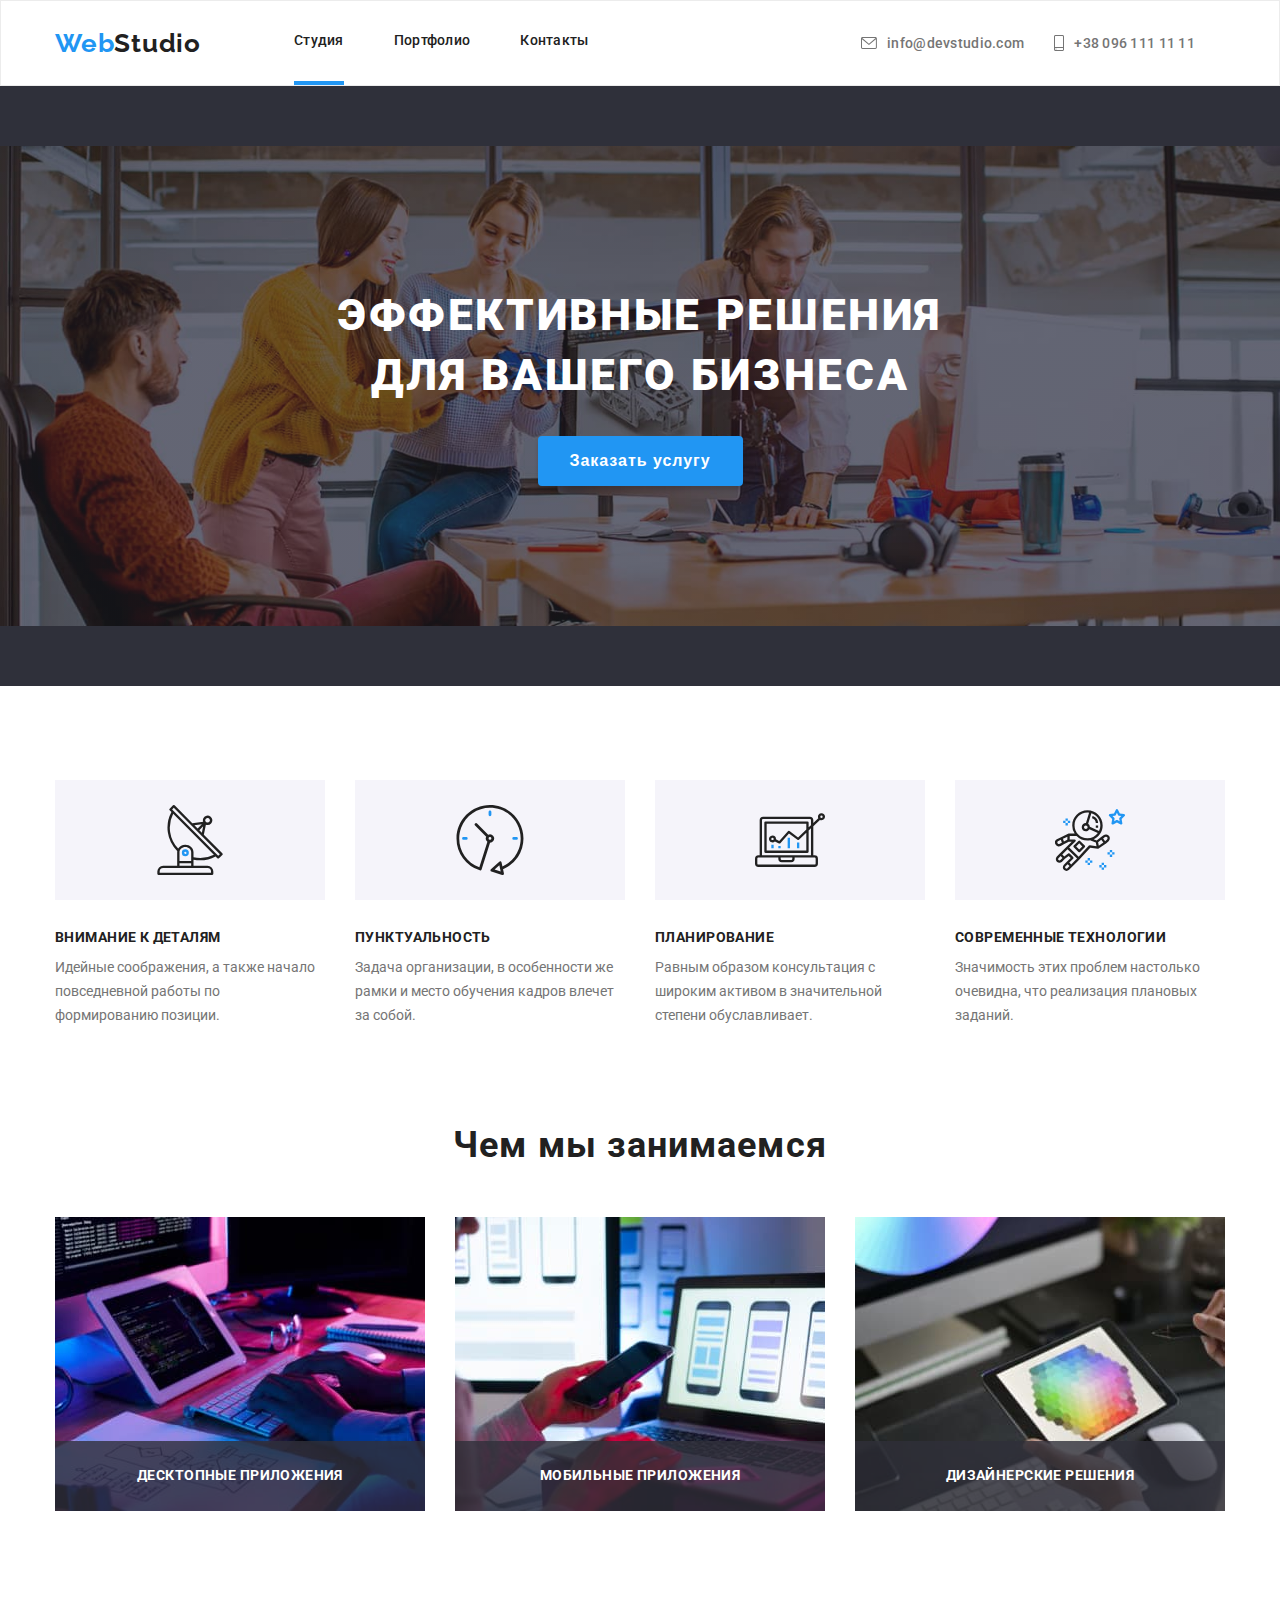
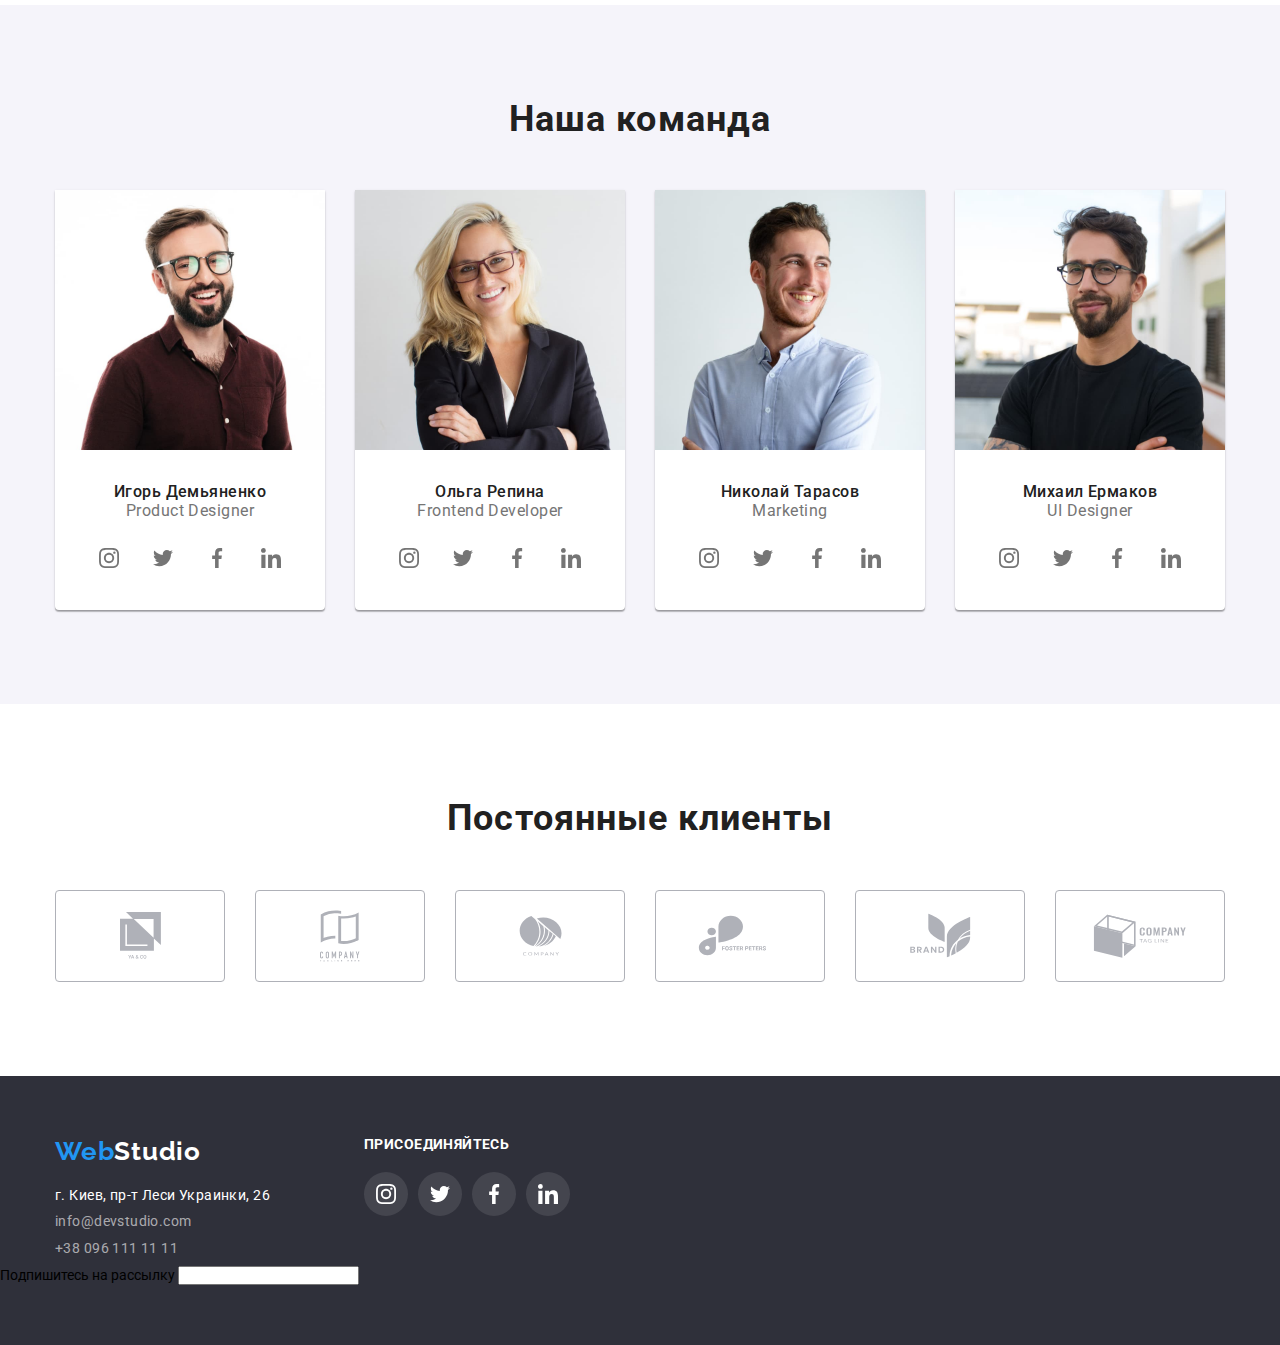
==== index.html @ e1aeff46 "Футер" ====
<!DOCTYPE html>
<html lang="ru">
<head>
    <meta charset="UTF-8">
    <meta http-equiv="X-UA-Compatible" content="IE=edge">
    <meta name="viewport" content="width=device-width, initial-scale=1.0">
    <title>Document</title>
    <link rel="preconnect" href="https://fonts.googleapis.com">
    <link rel="preconnect" href="https://fonts.gstatic.com" crossorigin>
    <link href="https://fonts.googleapis.com/css2?family=Raleway:wght@700&family=Roboto:wght@400;500;700;900&display=swap"
        rel="stylesheet">
    <link rel="stylesheet" href="https://cdnjs.cloudflare.com/ajax/libs/modern-normalize/1.1.0/modern-normalize.min.css"
        integrity="sha512-wpPYUAdjBVSE4KJnH1VR1HeZfpl1ub8YT/NKx4PuQ5NmX2tKuGu6U/JRp5y+Y8XG2tV+wKQpNHVUX03MfMFn9Q=="
        crossorigin="anonymous" referrerpolicy="no-referrer" />
    <link rel="stylesheet" href="./css/reset.css">
    <link rel="stylesheet" href="./css/styles.css">
</head>
<body>
    <!-- Шапка -->
    <header class="header">
        <div class="container header-top">
            <nav class="nav">
                <a lang="en" href="./index.html" class="logo">Web <span class="color-black">Studio</span></a>
                <ul class="links">
                    <li class="links-nav"> <a href="./index.html" class="links-header active">Студия</a></li>
                    <li class="links-nav"> <a href="./portfolio.html" class="links-header">Портфолио</a></li>
                    <li class="links-nav"> <a href="#" class="links-header">Контакты</a></li>
                </ul>
            </nav>
            <ul class="contacts list">
                <li class="icon-mail">
                    <a href="mailto:info@devstudio.com" class="link-header-root">
                        <svg class="mail-icon">
                            <use class="icon-envelope" href="./images/symbol-defs.svg#icon-envelope" width="16" height="12">                            </use>
                        </svg>
                    info@devstudio.com
                    </a>
                </li>
                <li class="icon-mail">
                    <a href="tel:+380961111111" class="link-header-root">
                        <svg class="mail-icon smartphone">
                            <use class="icon-smartphone" href="./images/symbol-defs.svg#icon-smartphone" width="10" height="16"></use>
                        </svg>
                    +38 096 111 11 11
                    </a>
                </li>
            </ul>
        </div>
    </header>
    <!-- Main-check -->
    <main>
        <!-- Заголовок -->
        <div class="hero-gradient">
            <section class="hero">
                <h1 class="hero-title">Эффективные решения для вашего бизнеса</h1>
                <button data-modal-open type="button" class="hero-btn">Заказать услугу</button>
            </section>
        </div>
        <!-- Плюсы компнании -->
        <section class="container">
            <h2: hidden>Плюсы компании</h2:>
            <ul class="flex-company">
                <li class="flex-company-list icon-detalist">
                    <div class="icon-box">
                        <svg class="icon-antenna">
                            <use href="./images/symbol-defs.svg#icon-antenna" width="70" height="70"></use>
                        </svg>
                    </div>
                    <h3 class="company">Внимание к деталям</h3>
                    <p class="company-plus">Идейные соображения, а также начало повседневной работы по формированию позиции.</p>
                </li>
                <li class="flex-company-list icon-punctuality">
                    <div class="icon-box">
                        <svg class="icon-clock">
                            <use href="./images/symbol-defs.svg#icon-clock" width="70" height="70"></use>
                        </svg>
                    </div>
                    <h3 class="company">Пунктуальность</h3>
                    <p class="company-plus">Задача организации, в особенности же рамки и место обучения кадров влечет за собой.</p>
                </li>
                <li class="flex-company-list icon-plan">
                    <div class="icon-box">
                        <svg class="icon-diagram">
                            <use href="./images/symbol-defs.svg#icon-diagram" width="70" height="70"></use>
                        </svg>
                    </div>
                    <h3 class="company">Планирование</h3>
                    <p class="company-plus">Равным образом консультация с широким активом в значительной степени обуславливает.</p>
                </li>
                <li class="flex-company-list icon-technologists">
                    <div class="icon-box">
                        <svg class="icon-astronaut">
                            <use href="./images/symbol-defs.svg#icon-astronaut" width="70" height="70"></use>
                        </svg>
                    </div>
                    <h3 class="company">Современные технологии</h3>
                    <p class="company-plus">Значимость этих проблем настолько очевидна, что реализация плановых заданий.</p>
                </li>
            </ul>
        </section>
        <!-- Чем занимаемься -->
        <section class="container">
            <h2 class=header-main>Чем мы занимаемся</h2>
            <ul class="work">
                <li class="work-list">
                    <div class="image-wrap">
                        <a href=""><img src="./images/img1.jpg" alt="Разработка проекта" width="370" height="294" class="img-work-list"></a>
                        <div class="descript">
                            <p class="descript-title">Десктопные приложения</p>
                        </div>
                    </div>
                </li>
                <li class="work-list">
                    <div class="image-wrap">
                        <a href=""><img src="./images/img2.jpg" alt="Выбор стилей" width="370" height="294" class="img-work-list"></a>
                        <div class="descript">
                            <p class="descript-title">Мобильные приложения</p>
                        </div>
                    </div>
                </li>
                <li class="work-list">
                    <div class="image-wrap">
                        <a href=""><img src="./images/img3.jpg" alt="Подбор цветовой гаммы" width="370" height="294" class="img-work-list"></a>
                        <div class="descript">
                            <p class="descript-title">Дизайнерские решения</p>
                        </div>
                    </div>
                </li>
            </ul>
        </section>
        <!-- Наша команда -->
        <section class="section  our-comand">
            <div class="container">
                <h2 class="header-main">Наша команда</h2>
                <ul class="comand">
                    <li class="comand-list">
                        <img src="./images/img4.jpg" alt="Product Designer" width="270" height="260">
                        <div class="comand-list-name">
                            <h3 class="employees">Игорь Демьяненко</h3>
                            <p class="speciality">Product Designer</p>
                        </div>
                        <ul class="comand-social-list">
                            <li class="social-link"> <a href="#" class="comand-social-link" aria-label="Instagram">
                                 <svg class="icon-social-link">
                                    <use href="images/symbol-defs.svg#icon-instagram" width="20" height="20"></use>
                                 </svg>
                                 </a>
                             </li>
                            <li class="social-link">
                                <a href="#" class="comand-social-link" aria-label="Twitter">
                                    <svg class="icon-social-link">
                                        <use href="images/symbol-defs.svg#icon-twitter" width="20" height="20"></use>
                                    </svg>
                                </a>
                            </li>
                            <li class="social-lick">
                                <a href="#" class="comand-social-link" aria-label="Facebook">
                                    <svg class="icon-social-link">
                                        <use href="images/symbol-defs.svg#icon-facebook" width="20" height="20"></use>
                                    </svg>
                                </a>
                            </li>
                            <li class="social-lick">
                                <a href="#" class="comand-social-link" aria-label="Linkedin">
                                    <svg class="icon-social-link">
                                        <use href="images/symbol-defs.svg#icon-linkedin" width="20" height="20"></use>
                                    </svg>
                                </a>
                            </li>
                        </ul>
                    </li>
                    <li class="comand-list">
                        <img src="./images/img5.jpg" alt="Frontend Developer" width="270" height="260">
                        <div class="comand-list-name">
                            <h3 class="employees">Ольга Репина</h3>
                            <p class="speciality">Frontend Developer</p>
                        </div>
                        <ul class="comand-social-list">
                            <li class="social-link"> <a href="#" class="comand-social-link" aria-label="Instagram">
                                    <svg class="icon-social-link">
                                        <use href="images/symbol-defs.svg#icon-instagram" width="20" height="20"></use>
                                    </svg>
                                </a>
                            </li>
                            <li class="social-link">
                                <a href="#" class="comand-social-link" aria-label="Twitter">
                                    <svg class="icon-social-link">
                                        <use href="images/symbol-defs.svg#icon-twitter" width="20" height="20"></use>
                                    </svg>
                                </a>
                            </li>
                            <li class="social-lick">
                                <a href="#" class="comand-social-link" aria-label="Facebook">
                                    <svg class="icon-social-link">
                                        <use href="images/symbol-defs.svg#icon-facebook" width="20" height="20"></use>
                                    </svg>
                                </a>
                            </li>
                            <li class="social-lick">
                                <a href="#" class="comand-social-link" aria-label="Linkedin">
                                    <svg class="icon-social-link">
                                        <use href="images/symbol-defs.svg#icon-linkedin" width="20" height="20"></use>
                                    </svg>
                                </a>
                            </li>
                        </ul>
                    </li>
                    <li class="comand-list">
                        <img src="./images/img6.jpg" alt="Marketing" width="270" height="260">
                        <div class="comand-list-name">
                            <h3 class="employees">Николай Тарасов</h3>
                            <p class="speciality">Marketing</p>
                        </div>
                        <ul class="comand-social-list">
                            <li class="social-link"> <a href="#" class="comand-social-link" aria-label="Instagram">
                                    <svg class="icon-social-link">
                                        <use href="images/symbol-defs.svg#icon-instagram" width="20" height="20"></use>
                                    </svg>
                                </a>
                            </li>
                            <li class="social-link">
                                <a href="#" class="comand-social-link" aria-label="Twitter">
                                    <svg class="icon-social-link">
                                        <use href="images/symbol-defs.svg#icon-twitter" width="20" height="20"></use>
                                    </svg>
                                </a>
                            </li>
                            <li class="social-lick">
                                <a href="#" class="comand-social-link" aria-label="Facebook">
                                    <svg class="icon-social-link">
                                        <use href="images/symbol-defs.svg#icon-facebook" width="20" height="20"></use>
                                    </svg>
                                </a>
                            </li>
                            <li class="social-lick">
                                <a href="#" class="comand-social-link" aria-label="Linkedin">
                                    <svg class="icon-social-link">
                                        <use href="images/symbol-defs.svg#icon-linkedin" width="20" height="20"></use>
                                    </svg>
                                </a>
                            </li>
                        </ul>
                    </li>
                    <li class="comand-list">
                        <img src="./images/img7.jpg" alt="UI Designer" width="270" height="260">
                        <div class="comand-list-name">
                            <h3 class="employees">Михаил Ермаков</h3>
                            <p class="speciality">UI Designer</p>
                        </div>
                        <ul class="comand-social-list">
                            <li class="social-link"> <a href="#" class="comand-social-link" aria-label="Instagram">
                                    <svg class="icon-social-link">
                                        <use href="images/symbol-defs.svg#icon-instagram" width="20" height="20"></use>
                                    </svg>
                                </a>
                            </li>
                            <li class="social-link">
                                <a href="#" class="comand-social-link" aria-label="Twitter">
                                    <svg class="icon-social-link">
                                        <use href="images/symbol-defs.svg#icon-twitter" width="20" height="20"></use>
                                    </svg>
                                </a>
                            </li>
                            <li class="social-lick">
                                <a href="#" class="comand-social-link" aria-label="Facebook">
                                    <svg class="icon-social-link">
                                        <use href="images/symbol-defs.svg#icon-facebook" width="20" height="20"></use>
                                    </svg>
                                </a>
                            </li>
                            <li class="social-lick">
                                <a href="#" class="comand-social-link" aria-label="Linkedin">
                                    <svg class="icon-social-link">
                                        <use href="images/symbol-defs.svg#icon-linkedin" width="20" height="20"></use>
                                    </svg>
                                </a>
                            </li>
                        </ul>
                    </li>
                </ul>
            </div>
        </section>
        <section class="section">
            <div class="container">
                <h2 class="header-main">Постоянные клиенты</h2>
                <ul class="clients-list">
                    <li class="item">
                        <a href="#" class="client-icon">
                            <svg width="41" height="47" class="logo-icon group1">
                                <use href="./images/symbol-defs.svg#icon-group1" ></use>
                            </svg>
                        </a>
                    </li>
                    <li class="item"> <a href="#" class="client-icon">
                        <svg width="40" height="52" class="logo-icon group2">
                            <use href="./images/symbol-defs.svg#icon-group2"></use>
                        </svg>
                    </a> </li>
                    <li class="item"> <a href="#" class="client-icon">
                        <svg width="43" height="41" class="logo-icon group3">
                            <use href="./images/symbol-defs.svg#icon-group3"></use>
                        </svg>
                    </a> </li>
                    <li class="item"> <a href="#" class="client-icon">
                        <svg width="85" height="41" class="logo-icon group4">
                            <use href="./images/symbol-defs.svg#icon-group4"></use>
                        </svg>
                    </a> </li>
                    <li class="item"> <a href="#" class="client-icon">
                        <svg width="63" height="45" class="logo-icon group5">
                            <use href="./images/symbol-defs.svg#icon-group5"></use>
                        </svg>
                    </a> </li>
                    <li class="item"> <a href="#" class="client-icon">
                        <svg width="94" height="44" class="logo-icon group6">
                            <use href="./images/symbol-defs.svg#icon-group6"></use>
                        </svg>
                    </a> </li>    
                </ul>
            </div>
        </section>
    </main>
     <!-- Подвал страници -->
    <footer class="footer">
        <div class="container">
            <div>
                <a lang="en" href="./index.html" class="logo">Web<span class="color-white">Studio</span></a>
                <address class="address">
                    <ul>
                        <li class="footer-list"><a href="#" class="home"> г. Киев, пр-т Леси Украинки, 26</a></li>
                        <li class="footer-list"><a href="mailto:info@devstudio.com" class="footer-contacts">info@devstudio.com</a>
                        </li>
                        <li class="footer-list"><a href="tel:+380961111111" class="footer-contacts">+38 096 111 11 11</a></li>
                    </ul>
                </address>
            </div>

            <div class="footer-social">
                <div class="footer-flex">
                    <h2 class="header-footer">присоединяйтесь</h2>
                </div>
                <div class="footer-flex-list">
                    <ul class="comand-social-list">
                        <li class="social-link"> <a href="#" class="comand-footer-link" aria-label="Instagram">
                                <svg class="icon-footer-link">
                                    <use href="images/symbol-defs.svg#icon-instagram" width="20" height="20"></use>
                                </svg>
                            </a>
                        </li>
                        <li class="social-link">
                            <a href="#" class="comand-footer-link" aria-label="Twitter">
                                <svg class="icon-footer-link">
                                    <use href="images/symbol-defs.svg#icon-twitter" width="20" height="20"></use>
                                </svg>
                            </a>
                        </li>
                        <li class="social-lick">
                            <a href="#" class="comand-footer-link" aria-label="Facebook">
                                <svg class="icon-footer-link">
                                    <use href="images/symbol-defs.svg#icon-facebook" width="20" height="20"></use>
                                </svg>
                            </a>
                        </li>
                        <li class="social-lick">
                            <a href="#" class="comand-footer-link" aria-label="Linkedin">
                                <svg class="icon-footer-link">
                                    <use href="images/symbol-defs.svg#icon-linkedin" width="20" height="20"></use>
                                </svg>
                            </a>
                        </li>
                    </ul>
                </div>
            </div>

            </div>
            <div class="subscript-file">
                <form>
                    <div>
                        <label for="">Подпишитесь на рассылку</label>
                        <input type="text">
                    </div>
                    <div>
                        
                    </div>

                </form>
            </div>

        </div>
    </footer>

<!-- Модальное окно -->

    <div class="backdrop is-hidden" data-modal>
        <div class="modal">
            <p></p>
            <button data-modal-close type="button" class="close-modal">
                <svg width="11" height="11" class="close-modal-button">
                    <use href="images/symbol-defs.svg#vector"></use>
                </svg>
            </button>
        </div>
    </div>
    <script src="./js/modal.js"></script>
</body>
</html>
---- css/styles.css ----
*,
*::after,
*::before {
  margin: 0;
  padding: 0;
  box-sizing: border-box;
  /* outline: 2px solid tomato; */
}
a {
  text-decoration: none;
  cursor: pointer;
}
button {
  border: none;
  cursor: pointer;
}
ul li {
  list-style: none;
}

:root {
  --main-color: #212121;
  --sec-color: #757575;
  --active-color: #2196f3;
  --icon-color: #afb1b8;
  --timing-function: cubic-bezier(0.4, 0, 0.2, 1);
}

body {
  font-family: 'Roboto', sans-serif;
  font-size: 14px;
  font-style: normal;
}
.section {
  padding-top: 94px;
  padding-bottom: 94px;
}
.container {
  width: 1200px;
  margin: 0 auto;
  padding: 0 15px;
}
.nav,
.links,
.contacts,
header .container {
  display: flex;
  justify-content: space-between;
}

.header {
  border: 1px solid #ececec;
}

header .logo {
  margin-right: 93px;
  display: flex;
  align-items: center;
  font-family: 'Raleway', sans-serif;
  font-style: normal;
  font-weight: bold;
  font-size: 26px;
  line-height: 1.19;
  letter-spacing: 0.03em;
  color: var(--active-color);
}
/*  */

/* .links-nav { */
/* display: inline-block; */
/* position: relative; */
/* } */

.color-black {
  color: var(--main-color);
}

.active::after {
  content: '';
  display: block;
  position: relative;
  top: 32px;
  width: 100%;
  height: 4px;
  background-color: var(--active-color);
}

/* Контакти */

.links-header {
  font-weight: 500;
  font-size: 14px;
  line-height: 1.14;
  letter-spacing: 0.02em;
  color: var(--main-color);
  padding: 32px 0;
  display: inline-block;
  margin-right: 50px;

  transition: color 250ms var(--timing-function);
}

.links:last-child {
  margin-right: 0;
}

.links-header:hover,
.links-header:focus {
  color: var(--active-color);
}
.link-header-root {
  font-family: Roboto;
  font-style: normal;
  font-weight: 500;
  font-size: 14px;
  line-height: 16px;
  letter-spacing: 0.02em;
  color: #757575;
  margin-right: 30px;

  transition: color 250ms var(--timing-function);
}

.link-header-root:focus,
.link-header-root:hover {
  color: var(--active-color);
}

.link-header-root:focus .icon-envelope,
.link-header-root:hover .icon-envelope {
  fill: var(--active-color);
}

.link-header-root:focus .icon-smartphone,
.link-header-root:hover .icon-smartphone {
  fill: var(--active-color);
}

.icon-mail:last-child {
  margin-right: 0;
}

.header-top {
  align-items: center;
}
.contacts list {
  display: flex;
  margin-left: auto;
  align-items: center;
  vertical-align: center;
}

.contacts list .icon-mail + .icon-mail {
  display: flex;
  margin-left: 30px;
  justify-content: center;
}

.link-header-root {
  display: flex;
  align-items: center;
}

.mail-icon {
  display: inline-block;
  justify-content: center;
  align-items: center;
  margin-right: 10px;
  width: 16px;
  height: 12px;
}

.smartphone {
  display: inline-block;
  justify-content: center;
  align-items: center;
  margin-right: 10px;
  width: 10px;
  height: 16px;
}

.icon-envelope {
  width: 16px;
  height: 12px;
  fill: var(--sec-color);
}
.icon-smartphone {
  fill: var(--sec-color);
}
.link-header:hover use,
.link-header:focus use {
  fill: var(--active-color);
}
/* Герой  */
.hero {
  padding: 200px 0;
  background: #2f303a;
  height: 600px;
  max-width: 1600px;
  margin-left: auto;
  margin-right: auto;
  background-image: linear-gradient(to right, rgba(47, 48, 58, 0.4), rgba(47, 48, 58, 0.4)),
    url(../images/hero.jpg);
  background-size: contain;
  background-repeat: no-repeat;
  background-position: center;
}

.hero-title {
  font-size: 44px;
  color: #ffffff;
  text-transform: uppercase;
  font-weight: 900;
  font-size: 44px;
  line-height: 1.36;
  text-align: center;
  letter-spacing: 0.06em;
  max-width: 650px;
  margin: 0 auto;
  margin-bottom: 30px;
}

.hero-btn {
  padding: 10px 32px;
  border-radius: 4px;
  margin: 0 auto;
  display: block;
  background-color: var(--active-color);
  box-shadow: 0px 4px 4px rgba(0, 0, 0, 0.15);
  font-weight: bold;
  font-size: 16px;
  line-height: 1.87;
  letter-spacing: 0.06em;
  color: #ffffff;

  transition: background-color 250ms cubic-bezier(0.4, 0, 0.2, 1);
}

.hero-btn:hover,
.hero-btn:focus {
  background-color: #188ce8;
}
/* Плюси компании */

.flex-company {
  display: flex;
  padding-top: 94px;
  justify-content: center;
  padding-bottom: 94px;
}

.company {
  font-size: 14px;
  line-height: 1.14;
  letter-spacing: 0.03em;
  text-transform: uppercase;
  color: var(--main-color);
  width: 270px;
  height: 16px;
  margin-bottom: 10px;
}

.company-plus {
  font-size: 14px;
  line-height: 1.71;
  color: var(--sec-color);
  box-sizing: border-box;
  width: 270px;
  height: 75px;
}

.flex-company-list:not(:last-child) {
  margin-right: 30px;
  width: 270px;
  height: 100;
}

.icon-box {
  display: flex;
  align-items: center;
  justify-content: center;
  margin-bottom: 30px;
  height: 120px;
  background-color: #f5f4fa;
}

.icon-antenna {
  display: flex;
  align-items: center;
  justify-content: center;
  padding: 0;
  width: 70px;
  height: 70px;
}

.icon-clock {
  display: flex;
  align-items: center;
  justify-content: center;
  padding: 0;
  width: 70px;
  height: 70px;
}

.icon-diagram {
  display: flex;
  align-items: center;
  justify-content: center;
  padding: 0;
  width: 70px;
  height: 70px;
}

.icon-astronaut {
  display: flex;
  align-items: center;
  justify-content: center;
  padding: 0;
  width: 70px;
  height: 70px;
}
/* Чем ми занимаємься */

.header-main {
  font-weight: bold;
  font-size: 36px;
  line-height: 1.16;
  text-align: center;
  letter-spacing: 0.03em;
  color: var(--main-color);
  margin-bottom: 50px;
}

.work {
  display: flex;
  padding-bottom: 94px;
}

.work-list:not(:last-child) {
  margin-right: 30px;
}

.img-work-list {
  display: block;
}

.image-wrap {
  position: relative;
}
/* Позиционированик елементов */

.descript {
  position: absolute;
  bottom: 0;
  display: flex;
  justify-content: center;
  align-items: center;
  width: 370px;
  height: 70px;
  background: rgba(47, 48, 58, 0.8);
}
.descript-title {
  font-weight: bold;
  font-size: 14px;
  line-height: 1.14;
  text-align: center;
  letter-spacing: 0.03em;
  text-transform: uppercase;
  color: #ffffff;
}

/* Наша команда */

.our-comand {
  background: #f5f4fa;
}

.comand {
  display: flex;
}

.comand-list {
  margin-right: 30px;
  background: #ffffff;
  box-shadow: 0px 1px 3px rgba(0, 0, 0, 0.12), 0px 1px 1px rgba(0, 0, 0, 0.14),
    0px 2px 1px rgba(0, 0, 0, 0.2);
  border-radius: 0px 0px 4px 4px;
}

.comand-list-name {
  text-align: center;
  margin-top: 30px;
  margin-bottom: 15px;
}

.employees {
  font-weight: 500;
  font-size: 16px;
  line-height: 1.18;
  letter-spacing: 0.03em;
  color: var(--main-color);
}

.speciality {
  font-size: 16px;
  line-height: 1.18;
  letter-spacing: 0.03em;
  color: var(--sec-color);
}

/* Соцсети*/

.comand-social-list {
  display: flex;
  justify-content: center;
  padding-left: 0;
}

.comand-social-list li:not(:last-child) {
  margin-right: 10px;
  margin-bottom: 30px;
}

.comand-social-link {
  display: flex;
  justify-content: center;
  align-items: center;
  background-position: center;
  border-radius: 50%;
  fill: #afb1b8;
  width: 44px;
  height: 44px;

  transition: background-color 250ms var(--timing-function);
}

.comand-social-link:hover,
.comand-social-link:focus {
  background-color: var(--active-color);
}

.comand-social-link:focus .icon-social-link,
.comand-social-link:hover .icon-social-link {
  fill: #ffffff;
}

.social-link {
  display: flex;
  justify-content: center;
  align-items: center;
}

.icon-social-link {
  width: 20px;
  height: 20px;
  fill: var(--sec-color);

  transition: fill 250ms var(--timing-function);
}
/* Постоянные клиенты */
.clients-list {
  padding: 0;
  margin: 0;
  display: flex;
  justify-content: center;
  align-content: center;
}
.item {
  flex-basis: calc(100% / 6)-30px;
  /* display: flex; */
  /* align-items: center; */
  /* justify-content: center; */
  /* margin-bottom: 30px; */
  width: 170px;
  height: 92px;
}

.item:not(:last-child) {
  margin-right: 30px;
}

.client-icon {
  width: 170px;
  height: 92px;
  display: flex;
  justify-content: center;
  align-items: center;
  padding: 0;
  border-radius: 4px;
  border: 1px solid #afb1b8;
  background: #ffffff;
  fill: var(--icon-color);

  transition: fill 250ms var(--timing-function), border 250ms var(--timing-function);
}

.client-icon:hover,
.client-icon:focus {
  fill: var(--active-color);
  border: 1px solid var(--active-color);
}

.item {
  fill: var(--icon-color);
}

/* Футер */

.footer {
  background: #2f303a;
  padding-top: 60px;
  padding-bottom: 60px;
}

.footer .container {
  display: flex;
}

.footer-social {
  margin-left: 70px;
}

.home {
  font-style: normal;
  font-size: 14px;
  line-height: 1.18;
  letter-spacing: 0.03em;
  color: #ffffff;
  margin-bottom: 10px;
}

.footer-contacts {
  font-style: normal;
  font-size: 14px;
  line-height: 1.18;
  letter-spacing: 0.03em;
  color: rgba(255, 255, 255, 0.6);
  margin-bottom: 10px;
}

footer .logo {
  margin-right: 93px;
  display: flex;
  align-items: center;
  font-family: 'Raleway', sans-serif;
  font-style: normal;
  font-weight: bold;
  font-size: 26px;
  line-height: 1.19;
  letter-spacing: 0.03em;
  color: var(--active-color);
}
.color-white {
  color: #fff;
}

.header-footer {
  font-family: Roboto;
  font-style: normal;
  font-weight: bold;
  font-size: 14px;
  line-height: 16px;
  letter-spacing: 0.03em;
  text-transform: uppercase;
  color: #ffffff;
  margin-bottom: 20px;
}
.comand-footer-link {
  display: flex;
  justify-content: center;
  align-items: center;
  background-position: center;
  border-radius: 50%;
  background-color: rgba(255, 255, 255, 0.1);
  width: 44px;
  height: 44px;
  transition: background-color 250ms var(--timing-function);
}

.icon-footer-link {
  width: 20px;
  height: 20px;
  fill: #ffffff;
}

.comand-footer-link:hover,
.comand-footer-link:focus {
  background-color: var(--active-color);
}

.comand-footer-link:focus .icon-social-link,
.comand-footer-link:hover .icon-social-link {
  fill: #ffffff;
}

.home a:hover,
.home a:focus,
.footer-contacts a:hover,
.footer-contacts a:focus,


/* dddd */


.address {
  margin-top: 20px;
}

.footer-list:not(last-child) {
  margin-bottom: 10px;
}

.subscript-file {
  /* margin-left: 93px; */
  display: flex;
  flex-direction: column;
}

/* Portfolio */
.portfolio-content {
  padding-top: 94px;
  padding-bottom: 94px;
}

/* Кнопки на портфолио */

.filter-button {
  display: flex;
  justify-content: center;
  padding: auto 8px;
}

.filter-button {
  padding-bottom: 50px;
}

.portfolio-button {
  padding: 6px 22px;
  text-align: center;
  color: var(--main-color);
  background: #f5f4fa;
  box-shadow: 0px 4px 4px rgba(0, 0, 0, 0.15);

  font-family: 'Raleway', sans-serif;
  font-weight: 500;
  font-size: 16px;
  line-height: 1.62;

  border: none;
  box-shadow: none;
  border-radius: 4px;
  margin-right: 8px;

  transition: background-color 250ms var(--timing-function), color 250ms var(--timing-function),
    box-shadow 250ms var(--timing-function);
}

.portfolio-button:hover,
.portfolio-button:focus {
  background-color: #188ce8;
  color: #ffffff;
  box-shadow: 0px 3px 1px rgba(0, 0, 0, 0.1), 0px 1px 2px rgba(0, 0, 0, 0.08),
    0px 2px 2px rgba(0, 0, 0, 0.12);
}

.portfolio-list {
  display: flex;
  flex-wrap: wrap;
  justify-content: space-between;
}
.portfolio-list-item:focus,
.portfolio-list-item:hover {
  box-shadow: 0px 1px 1px rgba(0, 0, 0, 0.12), 0px 4px 4px rgba(0, 0, 0, 0.06),
    1px 4px 6px rgba(0, 0, 0, 0.16);
  cursor: pointer;
}
/* Список возможностей */
.portfolio-list-item:nth-child(-n + 7) {
  /* margin-right: 10px; */
  margin-bottom: 30px;
}
.portfolio-list-item {
  border: 1px solid #eeeeee;
  transition: box-shadow 250ms var(--timing-function);
}
.possibilities {
  font-weight: bold;
  font-size: 18px;
  line-height: 2;
  letter-spacing: 0.06em;
  color: var(--main-color);
}
.possibilities-text {
  font-size: 16px;
  line-height: 1.87;
  letter-spacing: 0.03em;
  color: #757575;
}

.portfolio-spektr {
  margin: 20px 24px;
}

/* Overflow портфоліо */
.portfolio-wraper {
  position: relative;
  display: flex;
  overflow: hidden;
}
.portfolio-text-wraper {
  position: absolute;
  transform: translateY(101%);
  transition: transform 250ms var(--timing-function);

  font-size: 18px;
  width: 100%;
  height: 100%;
  line-height: 28px;
  letter-spacing: 0.03em;
  color: #ffffff;
  padding: 63px 24px;
  background: rgba(33, 150, 243, 0.9);

  display: inline-flex;
  justify-content: center;
  align-items: center;
}

.portfolio-list-link:focus .portfolio-text-wraper,
.portfolio-list-link:hover .portfolio-text-wraper {
  transform: translateY(0);
  overflow: visible;
}

.img-portfolio-wraper {
  display: block;
}

/* Модальное окно */
.backdrop {
  position: fixed;
  width: 100%;
  height: 100%;
  left: 0px;
  top: 0px;
  background: rgba(0, 0, 0, 0.2);
  visibility: visible;
  transition: opacity 250ms var(--timing-function), visibility 250ms var(--timing-function);
}

.backdrop.is-hidden {
  opacity: 0;
  pointer-events: none;
  visibility: hidden;
}

.backdrop.is-hidden .modal {
  transform: translate(-50%, -50%) scale(1.1);
}

.modal {
  position: absolute;
  left: 50%;
  top: 50%;
  transform: translate(-50%, -50%) scale(1);
  transition: transform 250ms var(--timing-function);

  width: 528px;
  height: 581px;
  background: #ffffff;
  box-shadow: 0px 1px 3px rgba(0, 0, 0, 0.12), 0px 1px 1px rgba(0, 0, 0, 0.14),
    0px 2px 1px rgba(0, 0, 0, 0.2);
  border-radius: 4px;
}

.close-modal {
  position: absolute;
  top: 8px;
  right: 8px;
  cursor: pointer;
  padding: 0%;

  width: 30px;
  height: 30px;
  background: #ffffff;
  border: 1px solid rgba(0, 0, 0, 0.1);
  border-radius: 50%;
}

.close-modal-button {
  position: absolute;
  top: 9px;
  right: 9px;
  bottom: 10px;
  left: 10px;
}
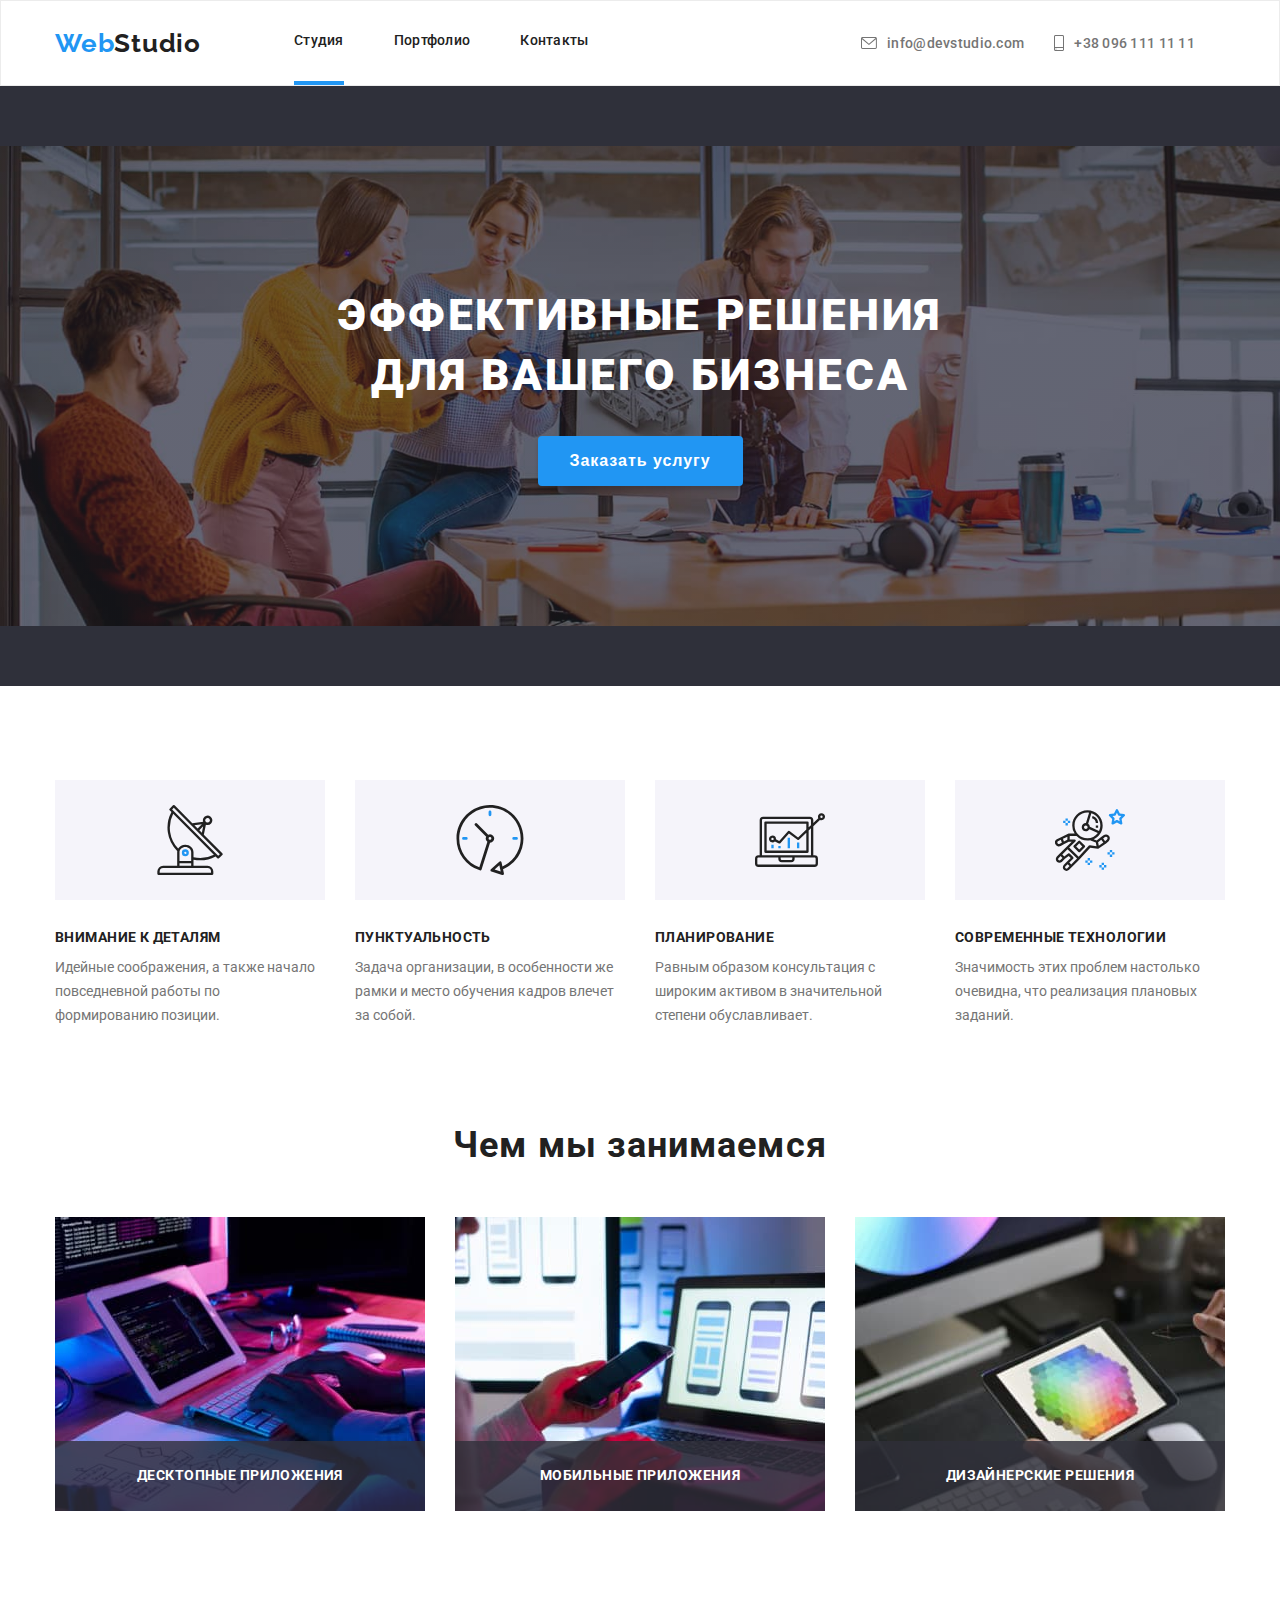
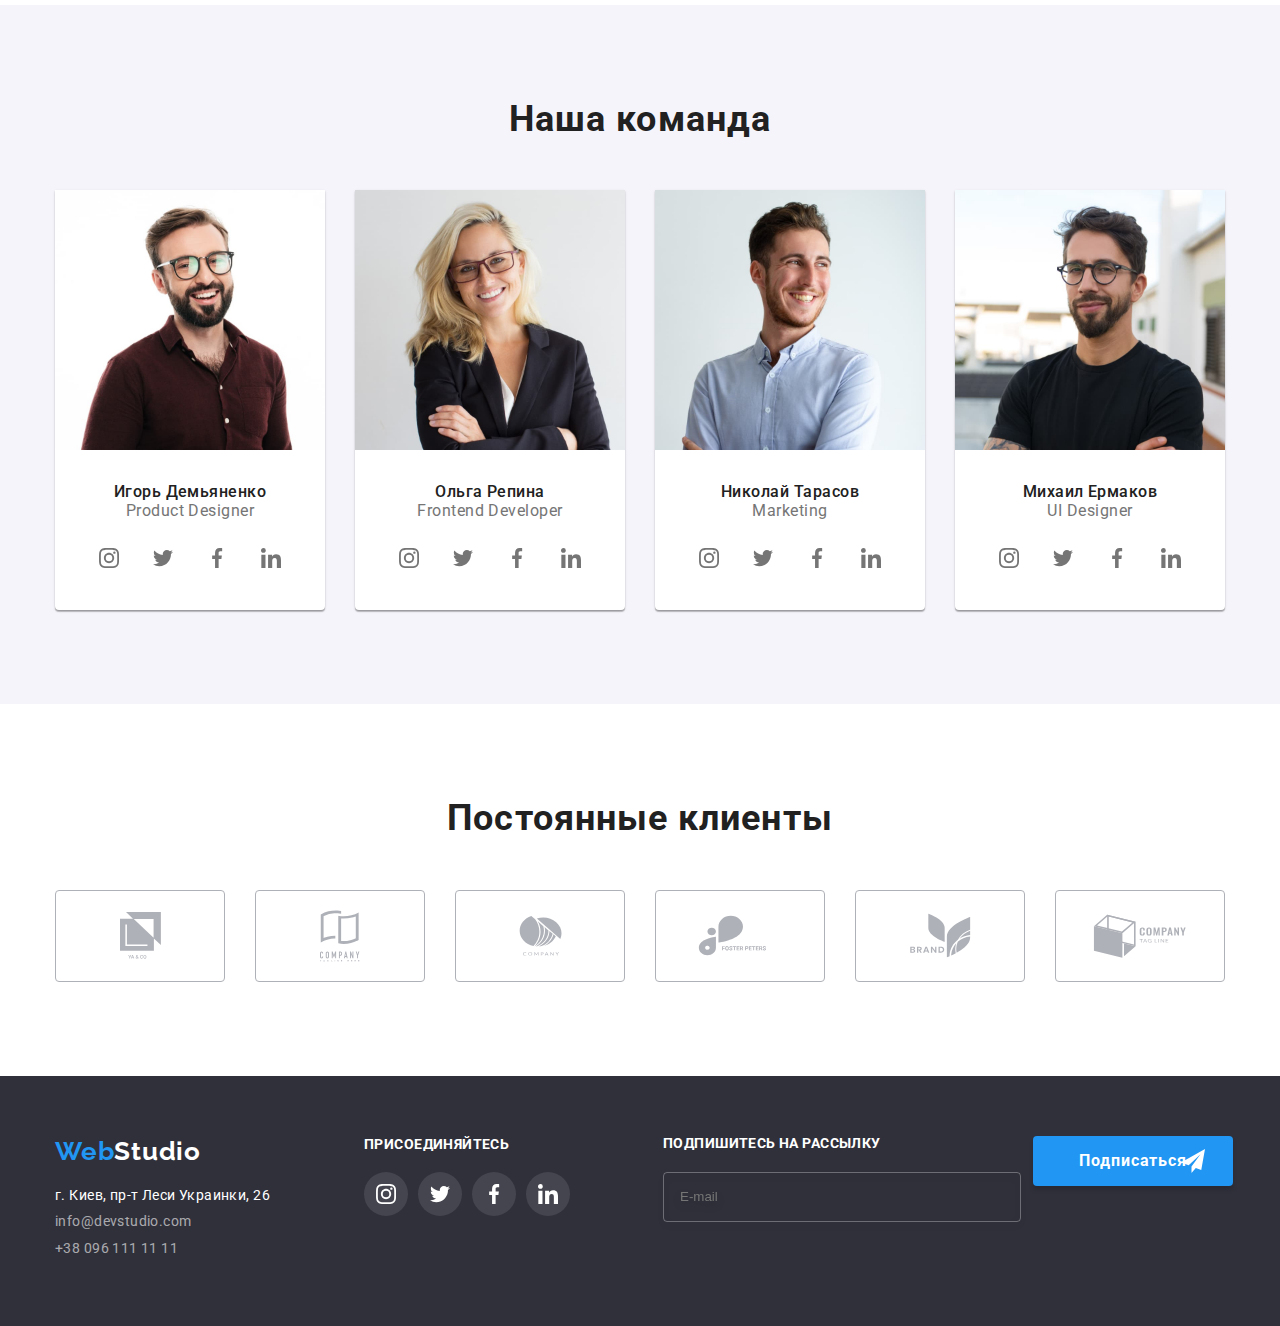
==== commit 94ff706b: "Футер" ====
--- a/index.html
+++ b/index.html
@@ -372,19 +372,19 @@
                 </div>
             </div>
 
-            </div>
-            <div class="subscript-file">
-                <form>
-                    <div>
-                        <label for="">Подпишитесь на рассылку</label>
-                        <input type="text">
-                    </div>
-                    <div>
-                        
-                    </div>
-
-                </form>
-            </div>
+            <!-- <div class="subscript"> -->
+            <form class="subscript">
+                <div class="subscript-file">
+                    <label for="subscript">Подпишитесь на рассылку</label>
+                    <input type="email" name="subscript" id="subscript" class="subscript-input" placeholder="E-mail">
+                </div>
+                <button type="submit" class="subscript-button">Подписаться
+                    <svg class="icon-send">
+                        <use href="images/symbol-defs.svg#icon-send" width="24" height="24"></use>
+                    </svg>
+                </button>
+            </form>
+            <!-- </div> -->
 
         </div>
     </footer>
--- a/css/styles.css
+++ b/css/styles.css
@@ -610,11 +610,70 @@
   margin-bottom: 10px;
 }
 
+/* Футер подписка */
+
+.subscript {
+  display: flex;
+  margin-left: 93px;
+}
+
 .subscript-file {
-  /* margin-left: 93px; */
   display: flex;
   flex-direction: column;
 }
+
+.subscript-button {
+  display: flex;
+  align-items: center;
+  justify-content: center;
+  letter-spacing: 0.06em;
+  font-family: Roboto;
+  font-style: normal;
+  font-weight: bold;
+  font-size: 16px;
+  line-height: 1.8;
+  color: #ffffff;
+
+  background-color: var(--active-color);
+  width: 200px;
+  height: 50px;
+  box-shadow: 0px 4px 4px rgba(0, 0, 0, 0.15);
+  border-radius: 4px;
+  position: relative;
+}
+
+.subscript label {
+  font-weight: bold;
+  font-size: 14px;
+  line-height: 1.14;
+  letter-spacing: 0.03em;
+  text-transform: uppercase;
+  color: #ffffff;
+  margin-bottom: 20px;
+}
+
+.subscript-input {
+  width: 358px;
+  height: 50px;
+  margin-right: 12px;
+  padding: 15px 16px;
+  background-color: inherit;
+  border: 1px solid rgba(255, 255, 255, 0.3);
+  box-sizing: border-box;
+  filter: drop-shadow(0px 4px 4px rgba(0, 0, 0, 0.15));
+  border-radius: 4px;
+}
+
+.icon-send {
+  width: 24px;
+  height: 24px;
+  position: absolute;
+  top: 13px;
+  right: 28px;
+}
+
+/* .subscript-input::placeholder { */
+/* } */
 
 /* Portfolio */
 .portfolio-content {
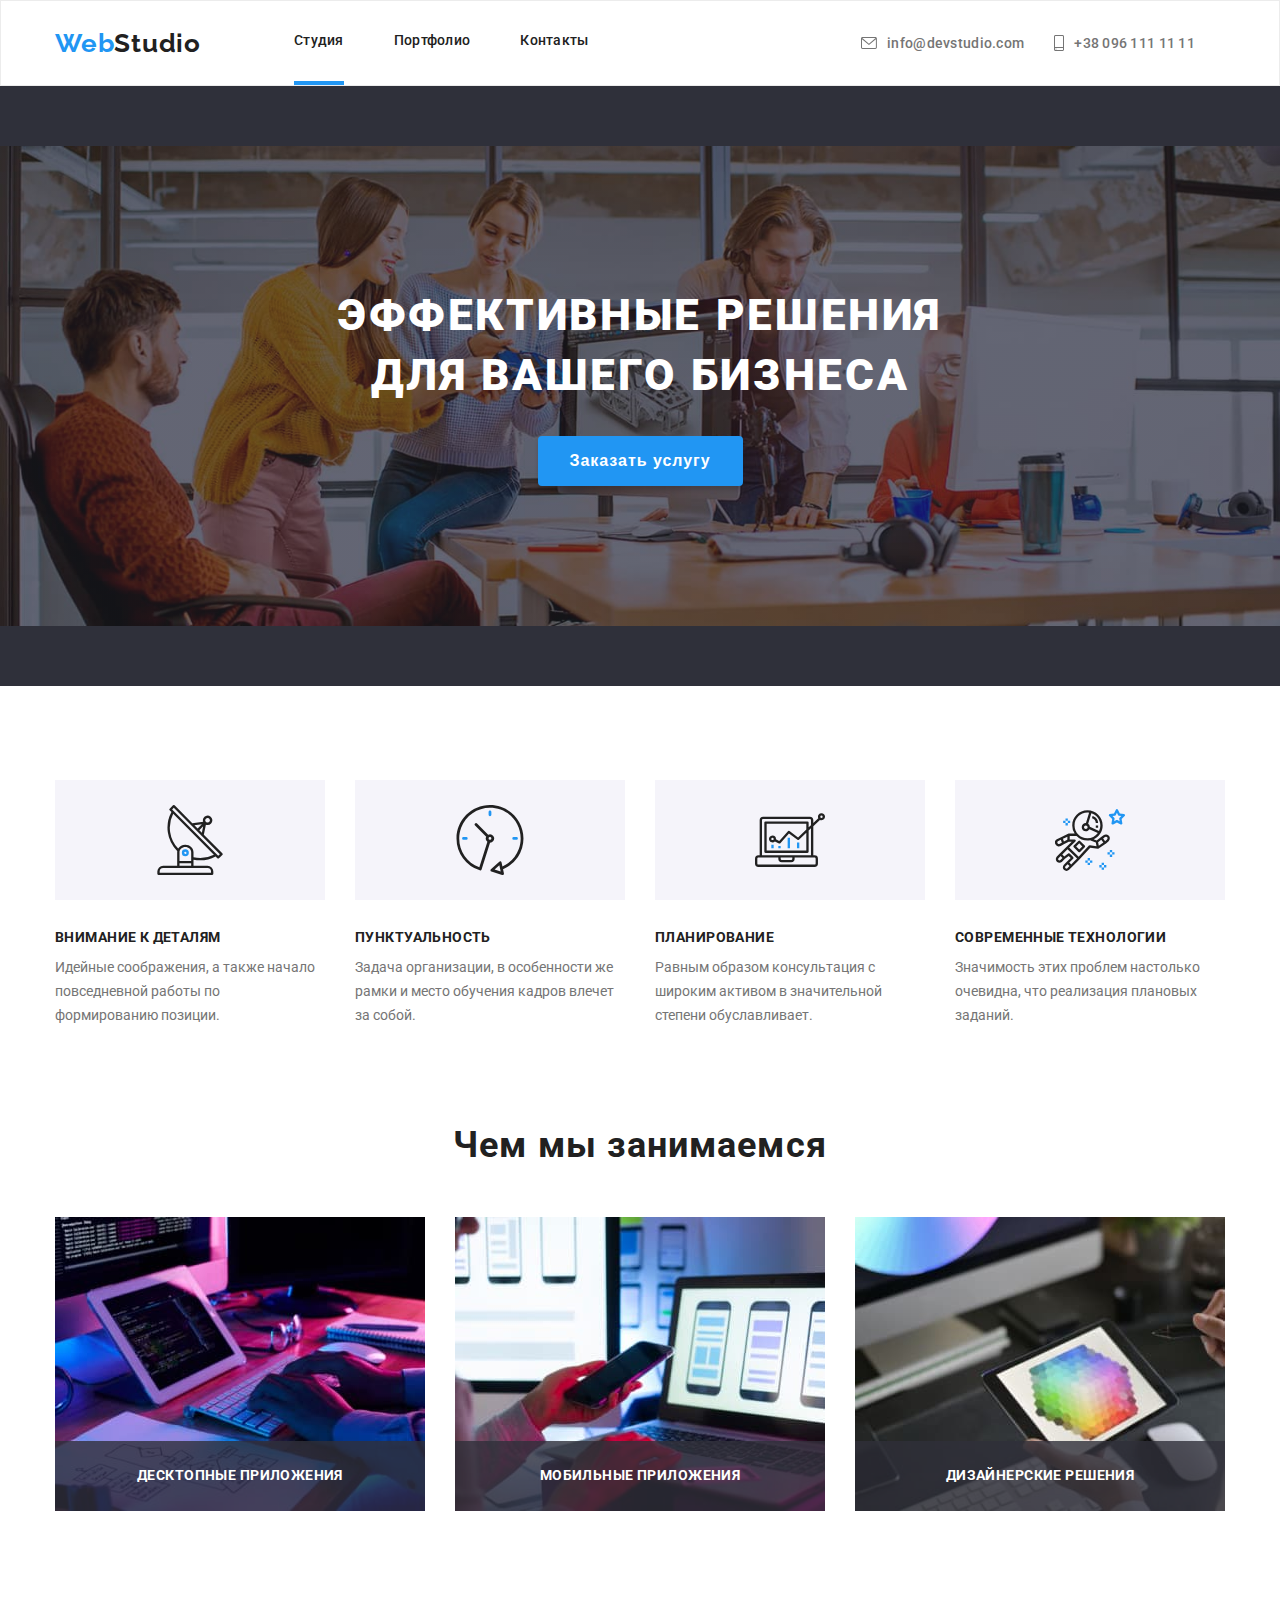
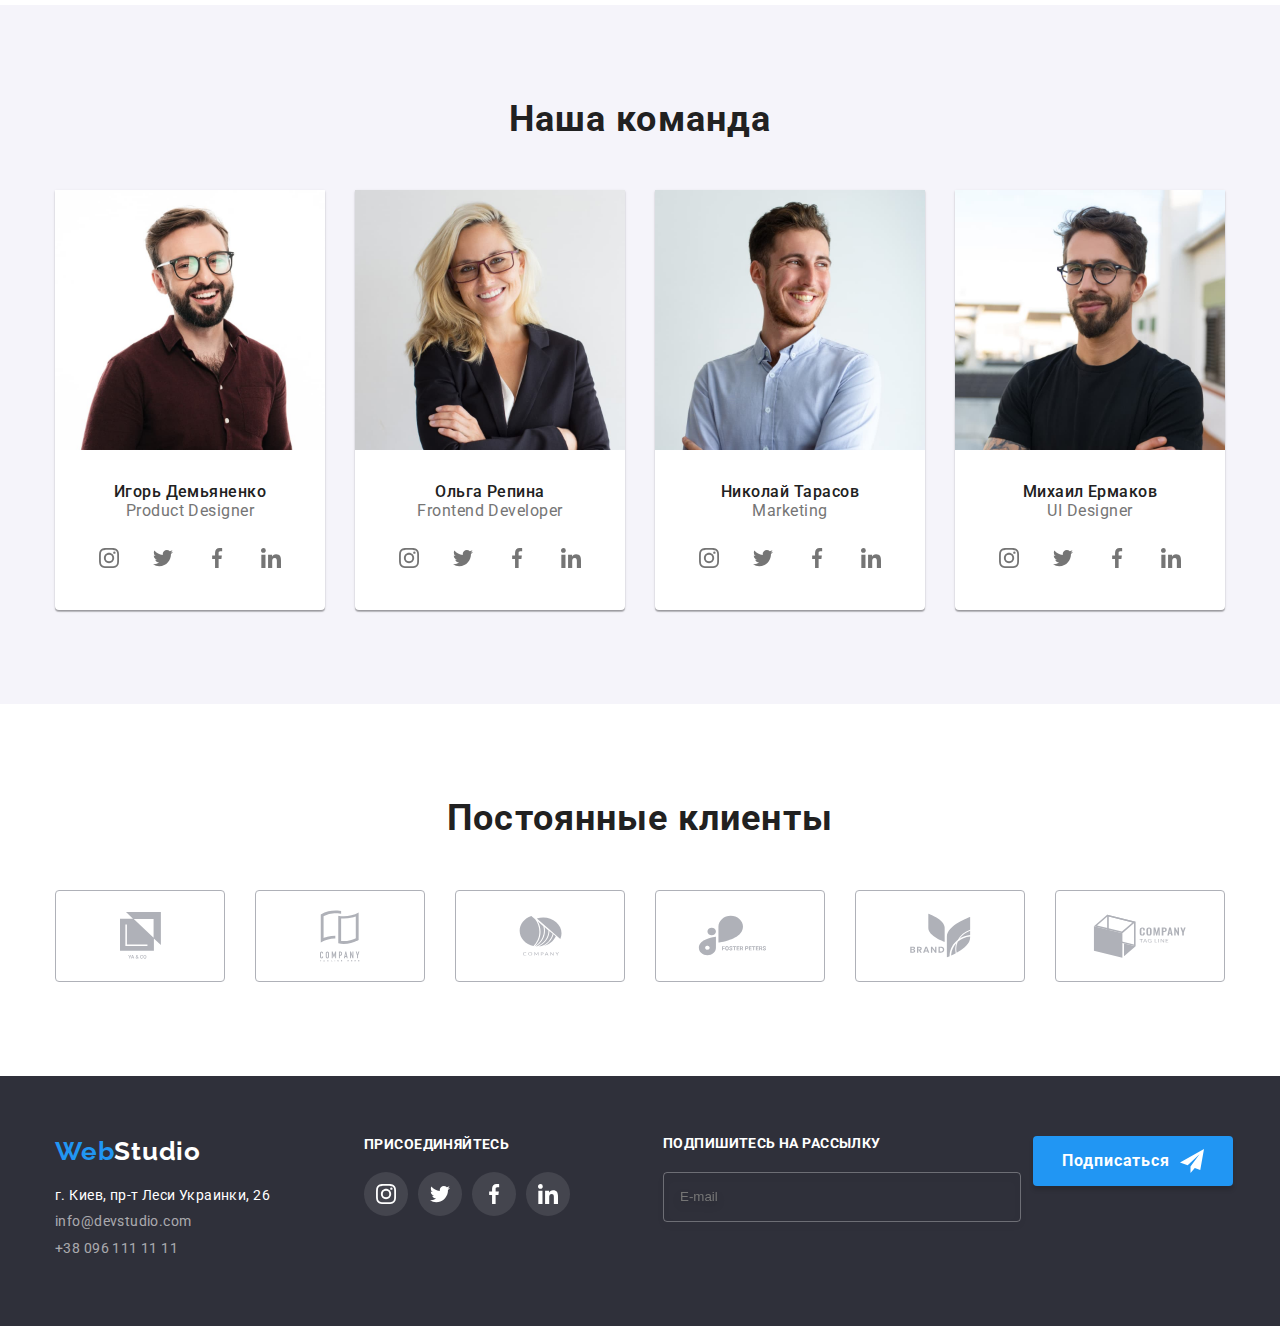
==== commit 404a453f: "Начало модалки" ====
--- a/index.html
+++ b/index.html
@@ -379,8 +379,8 @@
                     <input type="email" name="subscript" id="subscript" class="subscript-input" placeholder="E-mail">
                 </div>
                 <button type="submit" class="subscript-button">Подписаться
-                    <svg class="icon-send">
-                        <use href="images/symbol-defs.svg#icon-send" width="24" height="24"></use>
+                    <svg class="icon-send" width="24" height="24">
+                        <use href="images/symbol-defs.svg#icon-send" ></use>
                     </svg>
                 </button>
             </form>
@@ -388,7 +388,6 @@
 
         </div>
     </footer>
-
 <!-- Модальное окно -->
 
     <div class="backdrop is-hidden" data-modal>
@@ -399,6 +398,20 @@
                     <use href="images/symbol-defs.svg#vector"></use>
                 </svg>
             </button>
+            <form class="form--modal" autocomplete="off">
+                <legend>Оставьте свои данные, мы вам перезвоним</legend>
+                <label class="form--modal-box">
+                    <span class="form-name">Имя</span>
+                    <input  type="text" class="form-input" name="user_name" id="user_name">
+                    <svg class="form--icon"  width="18" height="18">
+                        <use href="images/symbol-defs.svg#icon-person"></use>
+                    </svg>
+                </label>
+                <label for=""></label>
+                <label for=""></label>
+                <label for=""></label>
+                <label for=""></label>
+            </form>
         </div>
     </div>
     <script src="./js/modal.js"></script>
--- a/css/styles.css
+++ b/css/styles.css
@@ -665,15 +665,8 @@
 }
 
 .icon-send {
-  width: 24px;
-  height: 24px;
-  position: absolute;
-  top: 13px;
-  right: 28px;
-}
-
-/* .subscript-input::placeholder { */
-/* } */
+  margin-left: 10px;
+}
 
 /* Portfolio */
 .portfolio-content {
@@ -853,3 +846,67 @@
   bottom: 10px;
   left: 10px;
 }
+
+/* Форма модалки */
+.form--modal {
+  width: 448px;
+  justify-content: center;
+  align-items: center;
+  margin-left: auto;
+  margin-right: auto;
+  position: relative;
+}
+
+legend {
+  font-weight: bold;
+  font-size: 20px;
+  line-height: 1.15;
+  text-align: center;
+  letter-spacing: 0.03em;
+  color: var(--main-color);
+}
+
+.form--modal-box {
+  display: flex;
+  flex-direction: column;
+  position: relative;
+  margin-bottom: 10px;
+  font-size: 12px;
+  line-height: 1.16;
+  letter-spacing: 0.01em;
+  color: var(--main-color);
+}
+
+.form-name {
+  margin-right: auto;
+  margin-bottom: 4px;
+}
+
+.form--modal-box .form-name {
+  font-size: 14px;
+  line-height: 1.71;
+}
+
+.form-input {
+  width: 100%;
+  margin: 0;
+  font: inherit;
+  padding: 12px 20px;
+  padding-left: 42px;
+  border: 1px solid rgba(33, 33, 33, 0.2);
+  border-radius: 4px;
+  position: relative;
+}
+
+.form-input:focus + .form--icon {
+  fill: var(--active-color);
+}
+
+.form-input:focus {
+  border: 1px solid var(--active-color);
+  border-radius: 4px;
+}
+
+.form--icon {
+  position: absolute;
+}
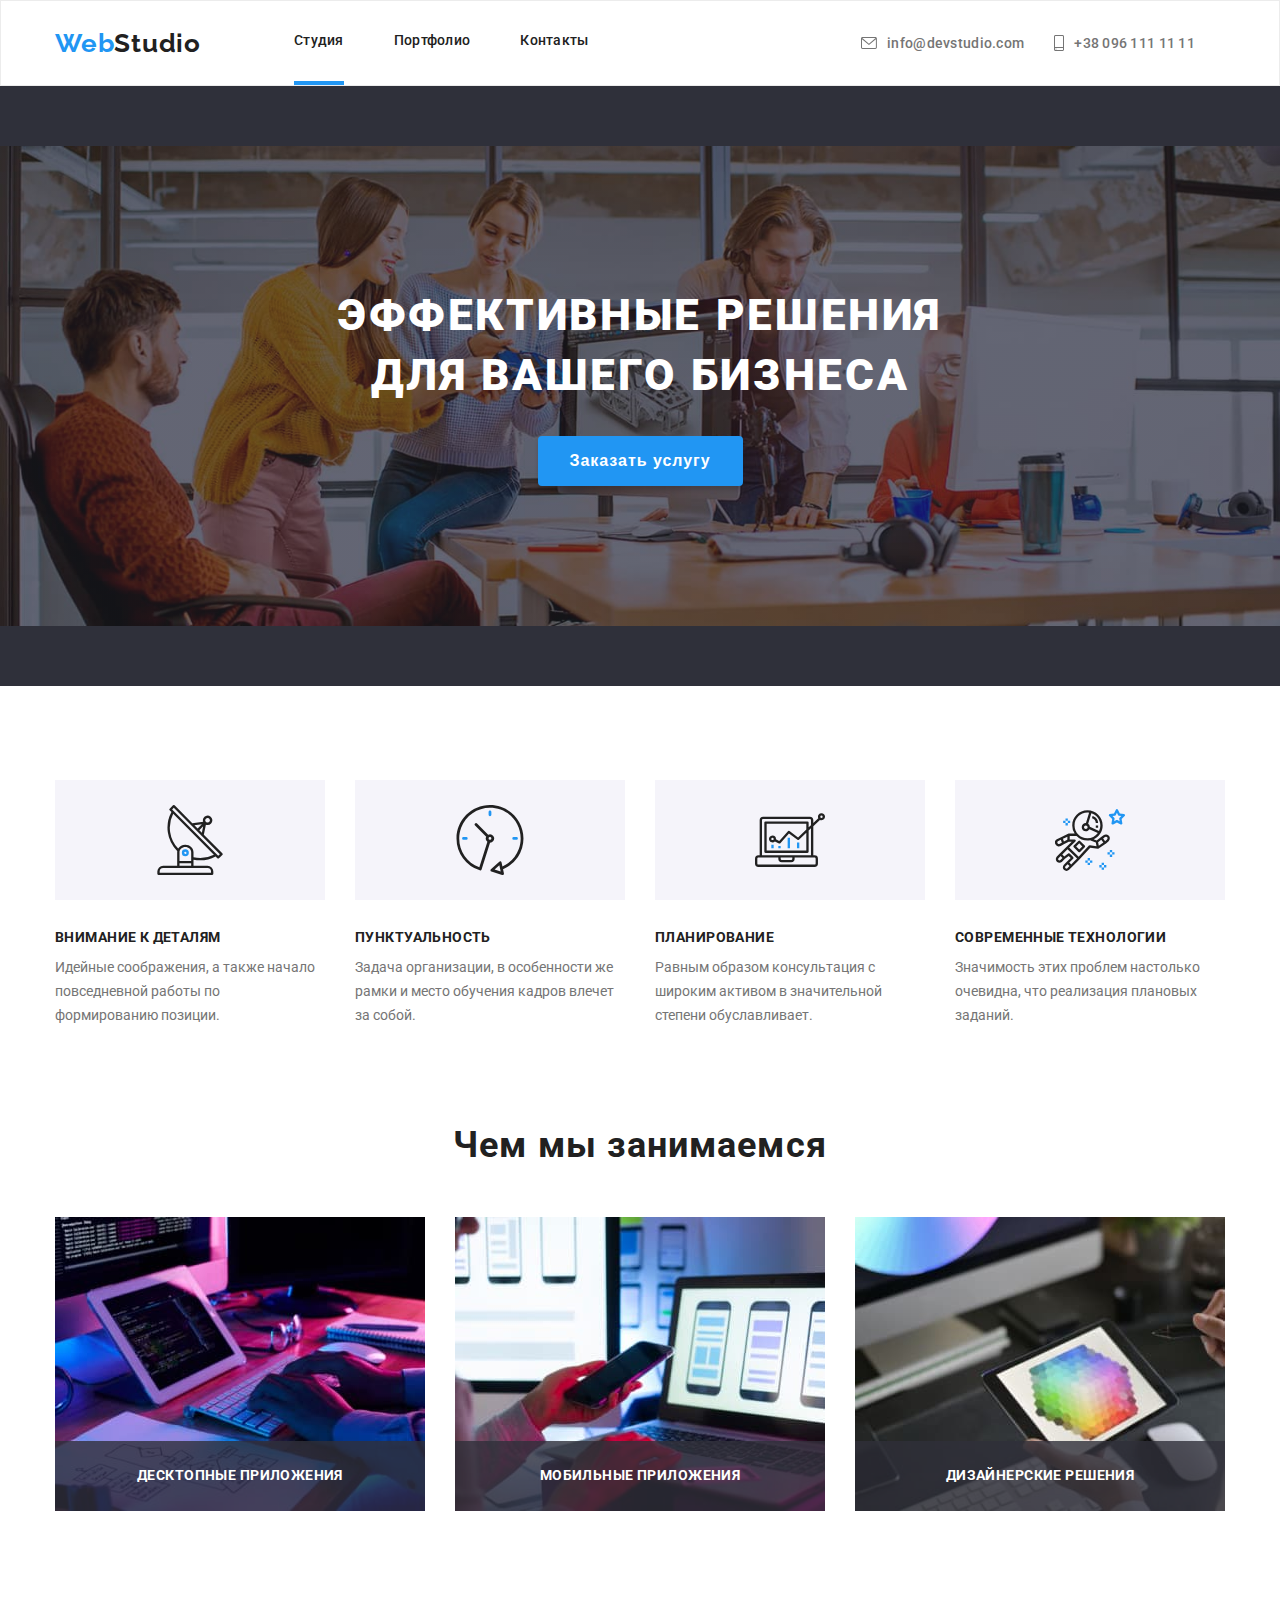
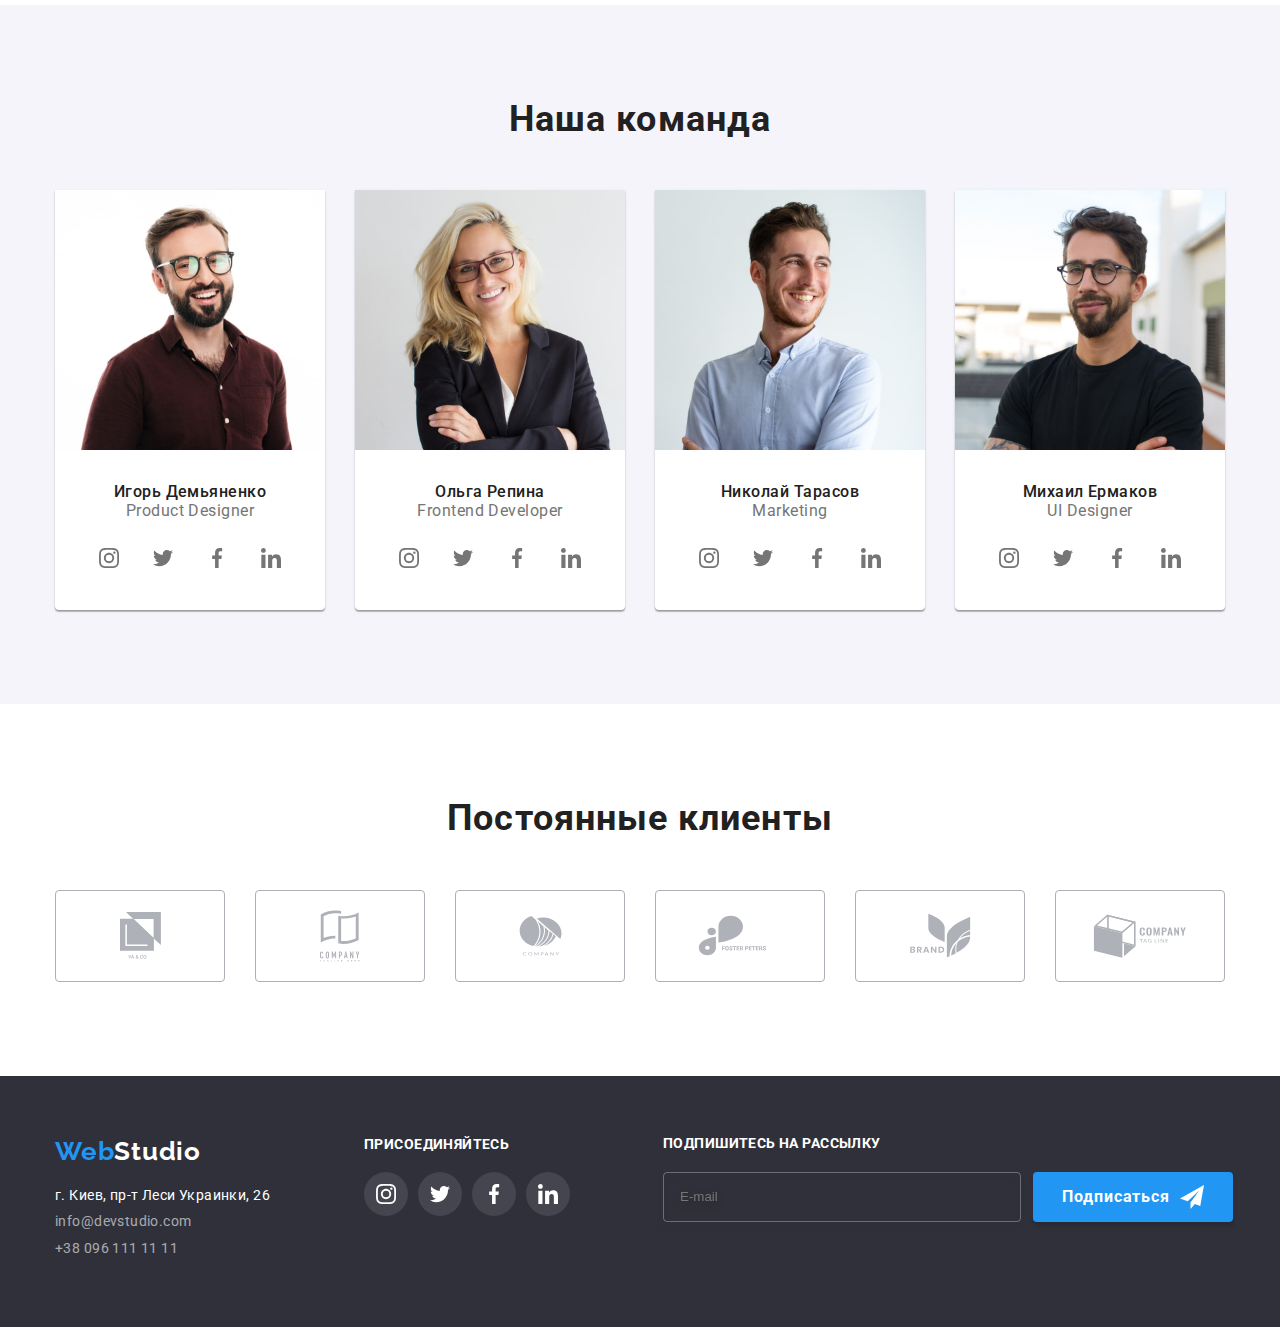
==== commit 5a9e4db2: "Делаю форму" ====
--- a/index.html
+++ b/index.html
@@ -401,16 +401,45 @@
             <form class="form--modal" autocomplete="off">
                 <legend>Оставьте свои данные, мы вам перезвоним</legend>
                 <label class="form--modal-box">
-                    <span class="form-name">Имя</span>
-                    <input  type="text" class="form-input" name="user_name" id="user_name">
-                    <svg class="form--icon"  width="18" height="18">
-                        <use href="images/symbol-defs.svg#icon-person"></use>
+                    <span class="modal-name">Имя</span>
+                    <span class="form-name">
+                        <input type="text" class="form-input" name="user_name">
+                        <svg class="form--icon" width="18" height="18">
+                            <use href="images/symbol-defs.svg#icon-person"></use>
+                        </svg>
+                    </span>
+                </label>
+                <label class="form--modal-box">
+                    <span class="modal-name">Телефон</span>
+                    <span class="form-name">
+                        <input type="text" class="form-input" name="tel">
+                        <svg class="form--icon" width="18" height="18">
+                            <use href="images/symbol-defs.svg#icon-tel"></use>
+                        </svg>
+                    </span>
+                </label>
+                <label class="form--modal-box">
+                    <span class="modal-name">Почта</span>
+                    <span class="form-name">
+                        <input type="text" class="form-input" name="mail">
+                        <svg class="form--icon" width="18" height="18">
+                            <use href="images/symbol-defs.svg#icon-mail"></use>
+                        </svg>
+                    </span>
+                </label>
+                <label class="form--modal-box">
+                    <span class="modal-name">Комментарий</span>
+                    <textarea name="comment" id="comment" cols="60" placeholder="Введите текст" class="form-texrarea"></textarea>
+                    </span>
+                <label class="form-checkbox">
+                    <input class="checkbox" type="checkbox" name="policy">
+                    <svg class="form--icon" width="15" height="15">
+                        <use></use>
                     </svg>
+                    <span class="label-checkbox">Соглашаюсь с рассылкой и принимаю
+                        <a href="#" class="contract">Условия договора</a>
+                    </span>
                 </label>
-                <label for=""></label>
-                <label for=""></label>
-                <label for=""></label>
-                <label for=""></label>
             </form>
         </div>
     </div>
--- a/css/styles.css
+++ b/css/styles.css
@@ -615,6 +615,8 @@
 .subscript {
   display: flex;
   margin-left: 93px;
+  align-items: flex-end;
+  padding-bottom: 45px;
 }
 
 .subscript-file {
@@ -855,6 +857,7 @@
   margin-left: auto;
   margin-right: auto;
   position: relative;
+  padding-top: 40px;
 }
 
 legend {
@@ -864,6 +867,7 @@
   text-align: center;
   letter-spacing: 0.03em;
   color: var(--main-color);
+  margin-bottom: 12px;
 }
 
 .form--modal-box {
@@ -877,10 +881,26 @@
   color: var(--main-color);
 }
 
-.form-name {
-  margin-right: auto;
+.form--modal-box input {
+  padding: 12px;
+  padding-left: 42px;
+  font-size: 16px;
+  border: 1px solid rgba(33, 33, 33, 0.2);
+  border-radius: 4px;
+}
+
+.modal-name {
+  font-family: inherit;
+  font-size: 12px;
+  line-height: 1.16;
+  letter-spacing: 0.01em;
+  color: #757575;
   margin-bottom: 4px;
 }
+/* .form-name { */
+/* margin-right: auto; */
+/* margin-bottom: 4px; */
+/* } */
 
 .form--modal-box .form-name {
   font-size: 14px;
@@ -909,4 +929,16 @@
 
 .form--icon {
   position: absolute;
-}
+  top: 50%;
+  left: 15px;
+  /* transform: translateY(-50%); */
+}
+
+.form-texrarea {
+  resize: none;
+  padding: 12px 16px;
+  font: inherit;
+  border: 1px solid rgba(117, 117, 117, 0.5);
+  border-radius: 4px;
+  height: 120px;
+}
